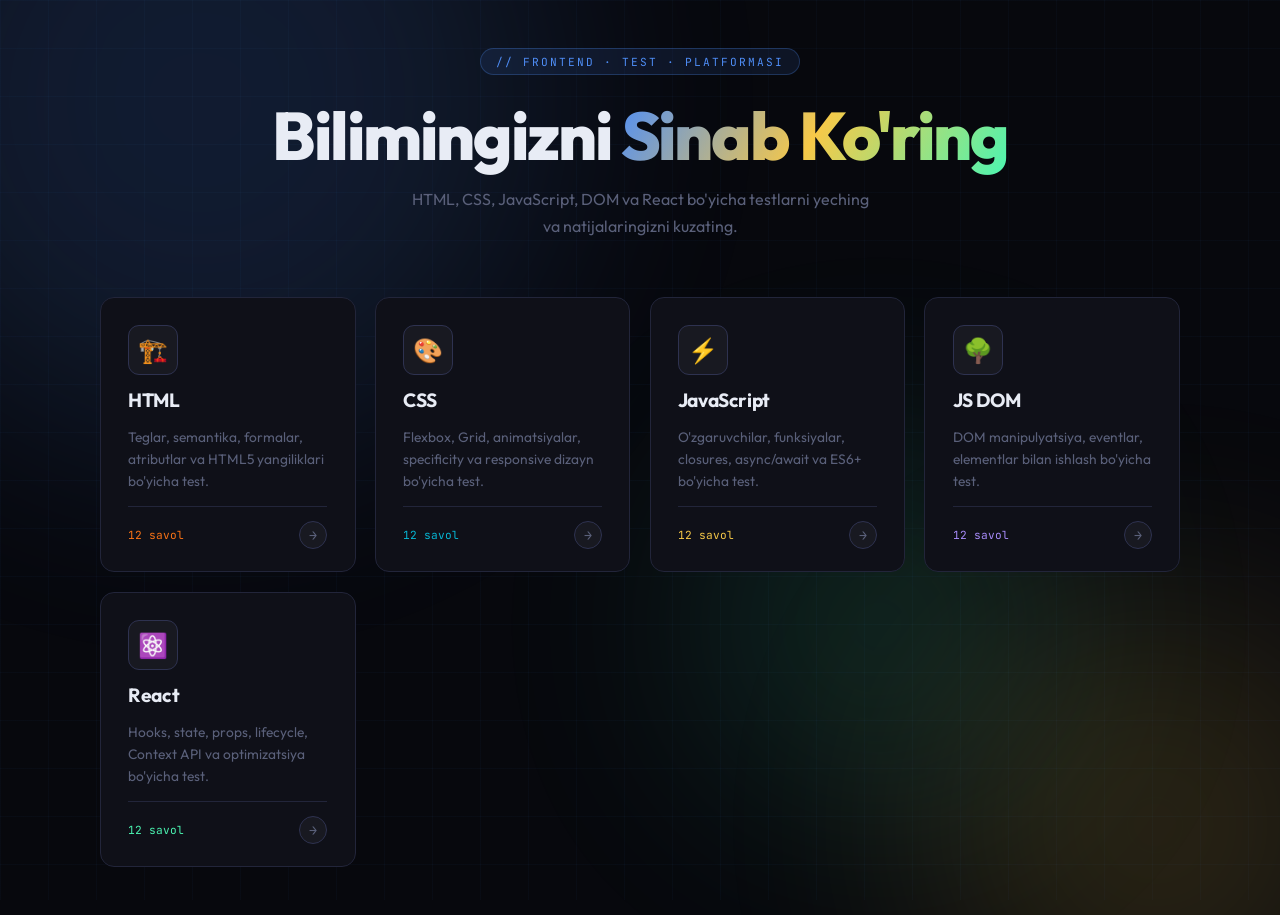
==== index.html @ 9804c6f8 "Fe test" ====
<!doctype html>
<html lang="uz">
  <head>
    <meta charset="UTF-8" />
    <meta name="viewport" content="width=device-width, initial-scale=1.0" />
    <title>Frontend Test Platformasi</title>
    <link rel="stylesheet" href="css/style.css" />
    <link rel="shortcut icon" href="./img/image.png" type="image/x-icon" />
    <style>
      .stagger {
        opacity: 0;
        transform: translateY(20px);
        animation: slideUp 0.5s ease forwards;
      }
      .stagger:nth-child(1) {
        animation-delay: 0.05s;
      }
      .stagger:nth-child(2) {
        animation-delay: 0.12s;
      }
      .stagger:nth-child(3) {
        animation-delay: 0.19s;
      }
      .stagger:nth-child(4) {
        animation-delay: 0.26s;
      }
      .stagger:nth-child(5) {
        animation-delay: 0.33s;
      }
      @keyframes slideUp {
        to {
          opacity: 1;
          transform: translateY(0);
        }
      }
      .index-header {
        opacity: 0;
        animation: slideUp 0.5s ease forwards;
      }
    </style>
  </head>
  <body>
    <div class="glow blue"></div>
    <div class="glow gold"></div>
    <div class="glow green"></div>

    <div class="index-wrap">
      <div class="index-header">
        <div class="mono-tag">// Frontend · Test · Platformasi</div>
        <h1>Bilimingizni <span class="grad">Sinab Ko'ring</span></h1>
        <p>
          HTML, CSS, JavaScript, DOM va React bo'yicha testlarni yeching va
          natijalaringizni kuzating.
        </p>
      </div>

      <div class="cards-grid">
        <!-- HTML -->
        <a
          href="html-quiz.html"
          class="topic-card stagger"
          style="--c: #f97316"
        >
          <div class="card-icon">🏗️</div>
          <div class="card-title">HTML</div>
          <div class="card-desc">
            Teglar, semantika, formalar, atributlar va HTML5 yangiliklari
            bo'yicha test.
          </div>
          <div class="card-footer">
            <span class="card-count">12 savol</span>
            <span class="card-arrow">→</span>
          </div>
        </a>

        <!-- CSS -->
        <a href="css-quiz.html" class="topic-card stagger" style="--c: #06b6d4">
          <div class="card-icon">🎨</div>
          <div class="card-title">CSS</div>
          <div class="card-desc">
            Flexbox, Grid, animatsiyalar, specificity va responsive dizayn
            bo'yicha test.
          </div>
          <div class="card-footer">
            <span class="card-count">12 savol</span>
            <span class="card-arrow">→</span>
          </div>
        </a>

        <!-- JavaScript -->
        <a href="js-quiz.html" class="topic-card stagger" style="--c: #f7c948">
          <div class="card-icon">⚡</div>
          <div class="card-title">JavaScript</div>
          <div class="card-desc">
            O'zgaruvchilar, funksiyalar, closures, async/await va ES6+ bo'yicha
            test.
          </div>
          <div class="card-footer">
            <span class="card-count">12 savol</span>
            <span class="card-arrow">→</span>
          </div>
        </a>

        <!-- JS DOM -->
        <a href="dom-quiz.html" class="topic-card stagger" style="--c: #a78bfa">
          <div class="card-icon">🌳</div>
          <div class="card-title">JS DOM</div>
          <div class="card-desc">
            DOM manipulyatsiya, eventlar, elementlar bilan ishlash bo'yicha
            test.
          </div>
          <div class="card-footer">
            <span class="card-count">12 savol</span>
            <span class="card-arrow">→</span>
          </div>
        </a>

        <!-- React -->
        <a
          href="react-quiz.html"
          class="topic-card stagger"
          style="--c: #4bf5b2"
        >
          <div class="card-icon">⚛️</div>
          <div class="card-title">React</div>
          <div class="card-desc">
            Hooks, state, props, lifecycle, Context API va optimizatsiya
            bo'yicha test.
          </div>
          <div class="card-footer">
            <span class="card-count">12 savol</span>
            <span class="card-arrow">→</span>
          </div>
        </a>
      </div>
    </div>
  </body>
</html>
---- css/style.css ----
@import url("https://fonts.googleapis.com/css2?family=JetBrains+Mono:wght@400;600;700&family=Outfit:wght@300;400;600;700;800&display=swap");

*,
*::before,
*::after {
  box-sizing: border-box;
  margin: 0;
  padding: 0;
}

:root {
  --bg: #07080d;
  --surface: #0f1018;
  --surface2: #181922;
  --border: #22253a;
  --border2: #2e3250;
  --accent: #4f8ef7;
  --accent2: #f7c948;
  --accent3: #4bf5b2;
  --danger: #f74f6a;
  --success: #4bf5b2;
  --text: #e8ecf5;
  --muted: #5a607a;
  --radius: 14px;
  --radius-sm: 8px;
}

html {
  scroll-behavior: smooth;
}

body {
  font-family: "Outfit", sans-serif;
  background: var(--bg);
  color: var(--text);
  min-height: 100vh;
  overflow-x: hidden;
}

body::before {
  content: "";
  position: fixed;
  inset: 0;
  background-image:
    linear-gradient(rgba(79, 142, 247, 0.035) 1px, transparent 1px),
    linear-gradient(90deg, rgba(79, 142, 247, 0.035) 1px, transparent 1px);
  background-size: 48px 48px;
  pointer-events: none;
  z-index: 0;
}

.glow {
  position: fixed;
  border-radius: 50%;
  filter: blur(120px);
  pointer-events: none;
  z-index: 0;
  opacity: 0.15;
}
.glow.blue {
  width: 700px;
  height: 700px;
  background: #4f8ef7;
  top: -250px;
  left: -150px;
}
.glow.gold {
  width: 450px;
  height: 450px;
  background: #f7c948;
  bottom: -150px;
  right: -100px;
}
.glow.green {
  width: 350px;
  height: 350px;
  background: #4bf5b2;
  top: 50%;
  left: 55%;
}

/* INDEX */
.index-wrap {
  position: relative;
  z-index: 1;
  min-height: 100vh;
  display: flex;
  flex-direction: column;
  align-items: center;
  justify-content: center;
  padding: 3rem 1.5rem;
}

.index-header {
  text-align: center;
  margin-bottom: 3.5rem;
}

.mono-tag {
  font-family: "JetBrains Mono", monospace;
  font-size: 0.7rem;
  letter-spacing: 0.18em;
  text-transform: uppercase;
  color: var(--accent);
  background: rgba(79, 142, 247, 0.1);
  border: 1px solid rgba(79, 142, 247, 0.25);
  padding: 0.35rem 0.9rem;
  border-radius: 100px;
  display: inline-block;
  margin-bottom: 1.5rem;
}

.index-header h1 {
  font-size: clamp(2.2rem, 5.5vw, 4.2rem);
  font-weight: 800;
  line-height: 1.08;
  letter-spacing: -0.03em;
  margin-bottom: 0.9rem;
}
.index-header h1 .grad {
  background: linear-gradient(
    120deg,
    var(--accent) 0%,
    var(--accent2) 50%,
    var(--accent3) 100%
  );
  -webkit-background-clip: text;
  -webkit-text-fill-color: transparent;
  background-clip: text;
}
.index-header p {
  color: var(--muted);
  font-size: 1rem;
  max-width: 460px;
  margin: 0 auto;
  line-height: 1.7;
}

.cards-grid {
  display: grid;
  grid-template-columns: repeat(auto-fit, minmax(250px, 1fr));
  gap: 1.2rem;
  width: 100%;
  max-width: 1080px;
}

.topic-card {
  background: var(--surface);
  border: 1px solid var(--border);
  border-radius: var(--radius);
  padding: 1.7rem 1.7rem 1.4rem;
  text-decoration: none;
  color: var(--text);
  display: flex;
  flex-direction: column;
  gap: 0.85rem;
  transition:
    transform 0.25s,
    border-color 0.25s,
    box-shadow 0.25s;
  position: relative;
  overflow: hidden;
  cursor: pointer;
}
.topic-card::after {
  content: "";
  position: absolute;
  top: 0;
  left: 0;
  right: 0;
  height: 2px;
  background: var(--c, var(--accent));
  transform: scaleX(0);
  transform-origin: left;
  transition: transform 0.3s ease;
}
.topic-card:hover {
  transform: translateY(-5px);
  border-color: var(--border2);
  box-shadow:
    0 12px 48px rgba(0, 0, 0, 0.4),
    0 0 0 1px var(--c, var(--accent)) inset;
}
.topic-card:hover::after {
  transform: scaleX(1);
}

.card-icon {
  width: 50px;
  height: 50px;
  border-radius: 11px;
  background: rgba(255, 255, 255, 0.04);
  border: 1px solid var(--border2);
  display: flex;
  align-items: center;
  justify-content: center;
  font-size: 1.5rem;
}
.card-title {
  font-size: 1.2rem;
  font-weight: 700;
  letter-spacing: -0.02em;
}
.card-desc {
  color: var(--muted);
  font-size: 0.86rem;
  line-height: 1.6;
  flex: 1;
}
.card-footer {
  display: flex;
  align-items: center;
  justify-content: space-between;
  border-top: 1px solid var(--border);
  padding-top: 0.9rem;
  font-family: "JetBrains Mono", monospace;
  font-size: 0.7rem;
  color: var(--muted);
}
.card-count {
  color: var(--c, var(--accent));
}
.card-arrow {
  width: 28px;
  height: 28px;
  border-radius: 50%;
  background: rgba(255, 255, 255, 0.04);
  border: 1px solid var(--border2);
  display: flex;
  align-items: center;
  justify-content: center;
  font-size: 0.85rem;
  transition:
    background 0.2s,
    border-color 0.2s,
    color 0.2s;
}
.topic-card:hover .card-arrow {
  background: var(--c, var(--accent));
  border-color: var(--c, var(--accent));
  color: #07080d;
}

/* REGISTRATION */
.reg-wrap {
  position: relative;
  z-index: 1;
  min-height: 100vh;
  display: flex;
  align-items: center;
  justify-content: center;
  padding: 2rem 1.5rem;
}
.reg-card {
  background: var(--surface);
  border: 1px solid var(--border);
  border-radius: var(--radius);
  padding: 2.5rem;
  width: 100%;
  max-width: 460px;
  animation: slideUp 0.4s ease;
}
@keyframes slideUp {
  from {
    opacity: 0;
    transform: translateY(22px);
  }
  to {
    opacity: 1;
    transform: translateY(0);
  }
}
.reg-badge {
  font-family: "JetBrains Mono", monospace;
  font-size: 0.7rem;
  text-transform: uppercase;
  letter-spacing: 0.12em;
  color: var(--c, var(--accent));
  background: rgba(79, 142, 247, 0.08);
  border: 1px solid rgba(79, 142, 247, 0.2);
  padding: 0.32rem 0.75rem;
  border-radius: 100px;
  display: inline-block;
  margin-bottom: 1.1rem;
}
.reg-card h2 {
  font-size: 1.65rem;
  font-weight: 700;
  letter-spacing: -0.02em;
  margin-bottom: 0.35rem;
}
.reg-sub {
  color: var(--muted);
  font-size: 0.88rem;
  margin-bottom: 1.8rem;
  line-height: 1.6;
}

.form-group {
  margin-bottom: 1rem;
}
.form-group label {
  display: block;
  font-size: 0.8rem;
  font-weight: 600;
  color: var(--muted);
  margin-bottom: 0.4rem;
  letter-spacing: 0.02em;
}
.form-group input {
  width: 100%;
  background: var(--surface2);
  border: 1px solid var(--border);
  border-radius: var(--radius-sm);
  padding: 0.75rem 1rem;
  color: var(--text);
  font-family: "Outfit", sans-serif;
  font-size: 0.96rem;
  outline: none;
  transition:
    border-color 0.2s,
    box-shadow 0.2s;
}
.form-group input:focus {
  border-color: var(--c, var(--accent));
  box-shadow: 0 0 0 3px rgba(79, 142, 247, 0.11);
}
.form-group input::placeholder {
  color: var(--muted);
}

.btn-start {
  width: 100%;
  margin-top: 0.65rem;
  padding: 0.88rem 1rem;
  background: var(--c, var(--accent));
  color: #07080d;
  font-family: "Outfit", sans-serif;
  font-size: 1rem;
  font-weight: 700;
  border: none;
  border-radius: var(--radius-sm);
  cursor: pointer;
  transition:
    opacity 0.2s,
    transform 0.2s,
    box-shadow 0.2s;
  letter-spacing: 0.02em;
}
.btn-start:hover:not(:disabled) {
  opacity: 0.9;
  transform: translateY(-1px);
  box-shadow: 0 6px 24px rgba(79, 142, 247, 0.3);
}
.btn-start:disabled {
  opacity: 0.4;
  cursor: not-allowed;
}

.back-link {
  display: inline-flex;
  align-items: center;
  gap: 0.4rem;
  color: var(--muted);
  font-size: 0.86rem;
  text-decoration: none;
  margin-bottom: 1.4rem;
  transition: color 0.2s;
}
.back-link:hover {
  color: var(--text);
}

/* QUIZ */
.quiz-wrap {
  position: relative;
  z-index: 1;
  min-height: 100vh;
  padding: 2rem 1.5rem;
  max-width: 740px;
  margin: 0 auto;
}
.quiz-topbar {
  display: flex;
  align-items: center;
  justify-content: space-between;
  flex-wrap: wrap;
  gap: 0.75rem;
  margin-bottom: 1.8rem;
}
.quiz-meta {
  display: flex;
  flex-direction: column;
  gap: 0.18rem;
}
.q-topic {
  font-family: "JetBrains Mono", monospace;
  font-size: 0.68rem;
  text-transform: uppercase;
  letter-spacing: 0.12em;
  color: var(--c, var(--accent));
}
.q-user {
  font-size: 0.83rem;
  color: var(--muted);
}

.quiz-timer {
  font-family: "JetBrains Mono", monospace;
  font-size: 1rem;
  color: var(--accent2);
  background: rgba(247, 201, 72, 0.08);
  border: 1px solid rgba(247, 201, 72, 0.2);
  padding: 0.36rem 0.82rem;
  border-radius: var(--radius-sm);
  transition: all 0.3s;
}
.quiz-timer.urgent {
  color: var(--danger);
  background: rgba(247, 79, 106, 0.08);
  border-color: rgba(247, 79, 106, 0.25);
}

.prog-wrap {
  margin-bottom: 2rem;
}
.prog-meta {
  display: flex;
  justify-content: space-between;
  font-family: "JetBrains Mono", monospace;
  font-size: 0.7rem;
  color: var(--muted);
  margin-bottom: 0.5rem;
}
.prog-bar {
  height: 3px;
  background: var(--surface2);
  border-radius: 100px;
  overflow: hidden;
}
.prog-fill {
  height: 100%;
  border-radius: 100px;
  background: linear-gradient(90deg, var(--c, var(--accent)), var(--accent3));
  transition: width 0.5s cubic-bezier(0.4, 0, 0.2, 1);
}

.q-card {
  background: var(--surface);
  border: 1px solid var(--border);
  border-radius: var(--radius);
  padding: 2rem;
  margin-bottom: 1.25rem;
  animation: slideUp 0.3s ease;
}
.q-num {
  font-family: "JetBrains Mono", monospace;
  font-size: 0.68rem;
  color: var(--muted);
  letter-spacing: 0.08em;
  margin-bottom: 0.8rem;
}
.q-text {
  font-size: 1.12rem;
  font-weight: 600;
  line-height: 1.5;
}

.options-list {
  display: flex;
  flex-direction: column;
  gap: 0.65rem;
}

.opt-btn {
  background: var(--surface2);
  border: 1px solid var(--border);
  border-radius: var(--radius-sm);
  padding: 0.88rem 1.1rem;
  color: var(--text);
  font-family: "Outfit", sans-serif;
  font-size: 0.94rem;
  text-align: left;
  cursor: pointer;
  display: flex;
  align-items: center;
  gap: 0.85rem;
  transition:
    border-color 0.18s,
    background 0.18s,
    transform 0.15s;
}
.opt-btn:hover:not(:disabled) {
  border-color: var(--c, var(--accent));
  background: rgba(79, 142, 247, 0.07);
  transform: translateX(4px);
}
.opt-letter {
  min-width: 26px;
  height: 26px;
  border-radius: 6px;
  background: var(--surface);
  border: 1px solid var(--border2);
  display: flex;
  align-items: center;
  justify-content: center;
  font-family: "JetBrains Mono", monospace;
  font-size: 0.7rem;
  font-weight: 700;
  color: var(--muted);
  transition: all 0.18s;
  flex-shrink: 0;
}
.opt-btn.selected {
  border-color: var(--c, var(--accent));
  background: rgba(79, 142, 247, 0.08);
}
.opt-btn.selected .opt-letter {
  background: var(--c, var(--accent));
  border-color: var(--c, var(--accent));
  color: #07080d;
}
.opt-btn.correct {
  border-color: var(--success);
  background: rgba(75, 245, 178, 0.08);
}
.opt-btn.correct .opt-letter {
  background: var(--success);
  border-color: var(--success);
  color: #07080d;
}
.opt-btn.wrong {
  border-color: var(--danger);
  background: rgba(247, 79, 106, 0.08);
  animation: shake 0.4s ease;
}
.opt-btn.wrong .opt-letter {
  background: var(--danger);
  border-color: var(--danger);
  color: #fff;
}

@keyframes shake {
  0%,
  100% {
    transform: translateX(0);
  }
  20% {
    transform: translateX(-7px);
  }
  40% {
    transform: translateX(7px);
  }
  60% {
    transform: translateX(-4px);
  }
  80% {
    transform: translateX(4px);
  }
}

.feedback-bar {
  padding: 0.68rem 1.1rem;
  border-radius: var(--radius-sm);
  font-size: 0.86rem;
  font-weight: 600;
  margin-top: 0.7rem;
  display: none;
}
.feedback-bar.show {
  display: block;
  animation: slideUp 0.2s ease;
}
.feedback-bar.err {
  background: rgba(247, 79, 106, 0.1);
  border: 1px solid rgba(247, 79, 106, 0.2);
  color: #f98d9e;
}
.feedback-bar.ok {
  background: rgba(75, 245, 178, 0.1);
  border: 1px solid rgba(75, 245, 178, 0.2);
  color: #4bf5b2;
}

/* RESULT */
.result-wrap {
  position: relative;
  z-index: 1;
  min-height: 100vh;
  display: flex;
  align-items: center;
  justify-content: center;
  padding: 2rem 1.5rem;
}
.result-card {
  background: var(--surface);
  border: 1px solid var(--border);
  border-radius: var(--radius);
  padding: 2.5rem 2rem;
  width: 100%;
  max-width: 520px;
  text-align: center;
  animation: slideUp 0.4s ease;
}
.result-emoji {
  font-size: 3.5rem;
  margin-bottom: 1rem;
  display: block;
}
.result-pct {
  font-size: 4.8rem;
  font-weight: 800;
  font-family: "JetBrains Mono", monospace;
  background: linear-gradient(120deg, var(--accent) 0%, var(--accent3) 100%);
  -webkit-background-clip: text;
  -webkit-text-fill-color: transparent;
  background-clip: text;
  line-height: 1;
  margin-bottom: 0.2rem;
}
.result-lbl {
  color: var(--muted);
  font-size: 0.88rem;
  margin-bottom: 1.8rem;
}
.result-stats {
  display: grid;
  grid-template-columns: repeat(3, 1fr);
  gap: 0.7rem;
  margin-bottom: 1.6rem;
}
.stat-box {
  background: var(--surface2);
  border: 1px solid var(--border);
  border-radius: var(--radius-sm);
  padding: 0.85rem 0.5rem;
}
.stat-val {
  font-family: "JetBrains Mono", monospace;
  font-size: 1.35rem;
  font-weight: 700;
}
.stat-key {
  font-size: 0.7rem;
  color: var(--muted);
  margin-top: 0.18rem;
}

.tg-status {
  font-family: "JetBrains Mono", monospace;
  font-size: 0.76rem;
  color: var(--muted);
  margin-bottom: 1.4rem;
  display: flex;
  align-items: center;
  justify-content: center;
  gap: 0.5rem;
}
.tg-dot {
  width: 7px;
  height: 7px;
  border-radius: 50%;
  background: var(--accent2);
  animation: pulse 1.2s infinite;
}
@keyframes pulse {
  0%,
  100% {
    opacity: 1;
  }
  50% {
    opacity: 0.3;
  }
}
.tg-dot.sent {
  background: var(--success);
  animation: none;
}
.tg-dot.fail {
  background: var(--danger);
  animation: none;
}

.btn-home {
  display: inline-flex;
  align-items: center;
  gap: 0.5rem;
  padding: 0.72rem 1.4rem;
  background: var(--surface2);
  border: 1px solid var(--border2);
  border-radius: var(--radius-sm);
  color: var(--text);
  text-decoration: none;
  font-family: "Outfit", sans-serif;
  font-weight: 600;
  transition:
    border-color 0.2s,
    color 0.2s;
}
.btn-home:hover {
  border-color: var(--accent);
  color: var(--accent);
}

@media (max-width: 600px) {
  .cards-grid {
    grid-template-columns: 1fr;
  }
  .result-stats {
    grid-template-columns: 1fr;
  }
  .quiz-topbar {
    flex-direction: column;
    align-items: flex-start;
  }
  .q-card {
    padding: 1.3rem;
  }
}
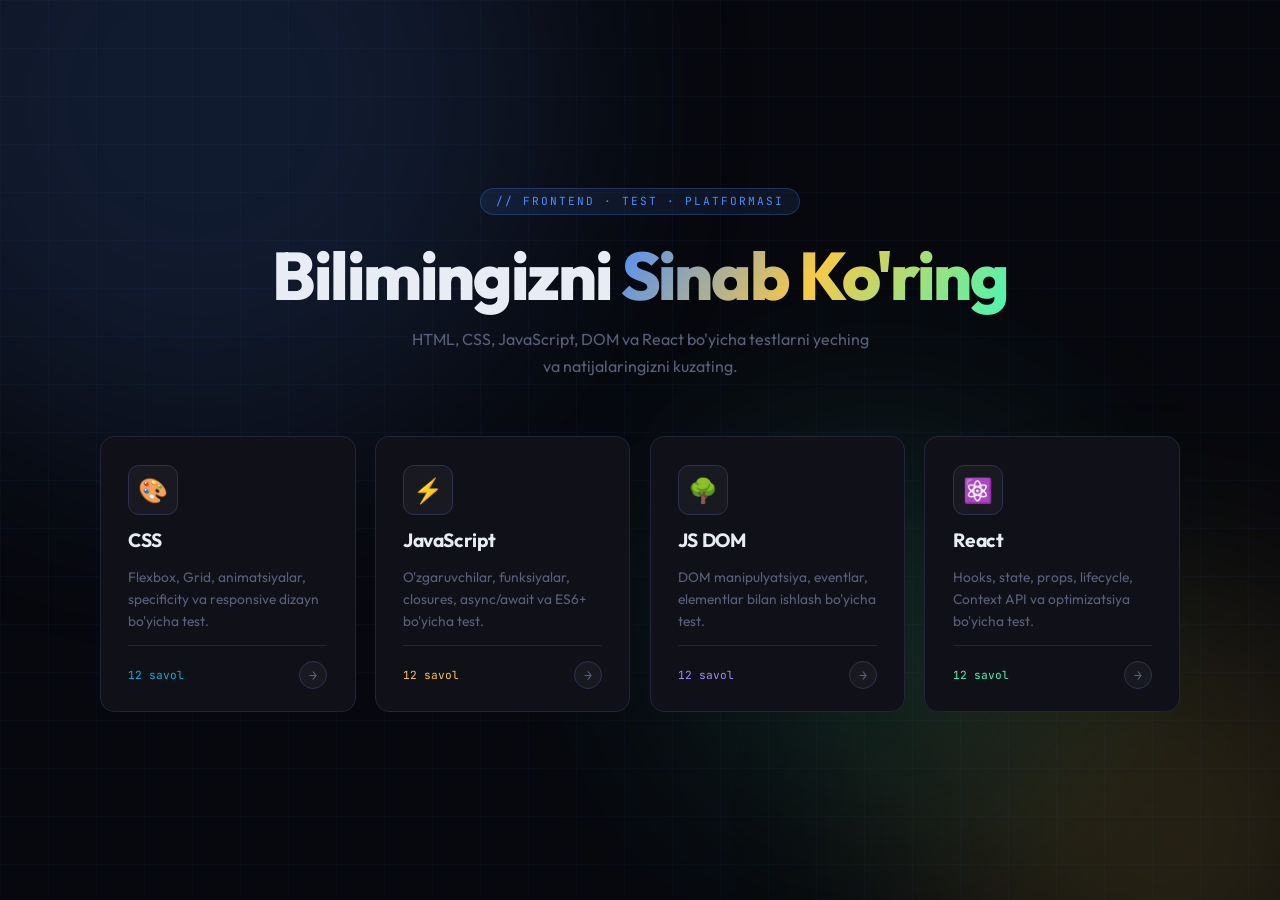
==== commit 50cf2120: "Fe test" ====
--- a/index.html
+++ b/index.html
@@ -56,7 +56,7 @@
 
       <div class="cards-grid">
         <!-- HTML -->
-        <a
+        <!-- <a
           href="html-quiz.html"
           class="topic-card stagger"
           style="--c: #f97316"
@@ -71,7 +71,7 @@
             <span class="card-count">12 savol</span>
             <span class="card-arrow">→</span>
           </div>
-        </a>
+        </a> -->
 
         <!-- CSS -->
         <a href="css-quiz.html" class="topic-card stagger" style="--c: #06b6d4">
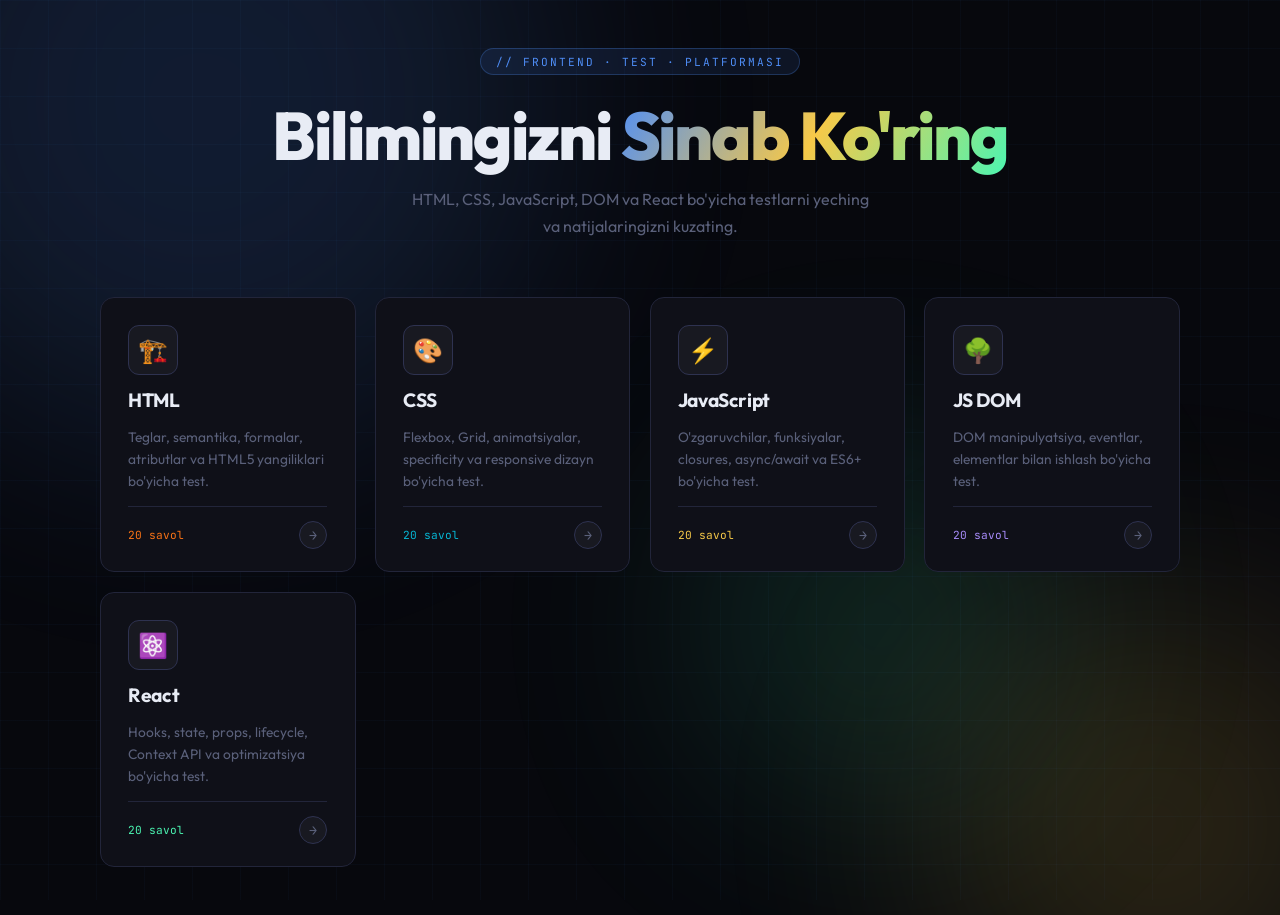
==== commit 1996291b: "Mukammal Tizim" ====
--- a/index.html
+++ b/index.html
@@ -56,7 +56,7 @@
 
       <div class="cards-grid">
         <!-- HTML -->
-        <!-- <a
+        <a
           href="html-quiz.html"
           class="topic-card stagger"
           style="--c: #f97316"
@@ -68,10 +68,10 @@
             bo'yicha test.
           </div>
           <div class="card-footer">
-            <span class="card-count">12 savol</span>
+            <span class="card-count">20 savol</span>
             <span class="card-arrow">→</span>
           </div>
-        </a> -->
+        </a>
 
         <!-- CSS -->
         <a href="css-quiz.html" class="topic-card stagger" style="--c: #06b6d4">
@@ -82,7 +82,7 @@
             bo'yicha test.
           </div>
           <div class="card-footer">
-            <span class="card-count">12 savol</span>
+            <span class="card-count">20 savol</span>
             <span class="card-arrow">→</span>
           </div>
         </a>
@@ -96,7 +96,7 @@
             test.
           </div>
           <div class="card-footer">
-            <span class="card-count">12 savol</span>
+            <span class="card-count">20 savol</span>
             <span class="card-arrow">→</span>
           </div>
         </a>
@@ -110,7 +110,7 @@
             test.
           </div>
           <div class="card-footer">
-            <span class="card-count">12 savol</span>
+            <span class="card-count">20 savol</span>
             <span class="card-arrow">→</span>
           </div>
         </a>
@@ -128,7 +128,7 @@
             bo'yicha test.
           </div>
           <div class="card-footer">
-            <span class="card-count">12 savol</span>
+            <span class="card-count">20 savol</span>
             <span class="card-arrow">→</span>
           </div>
         </a>
